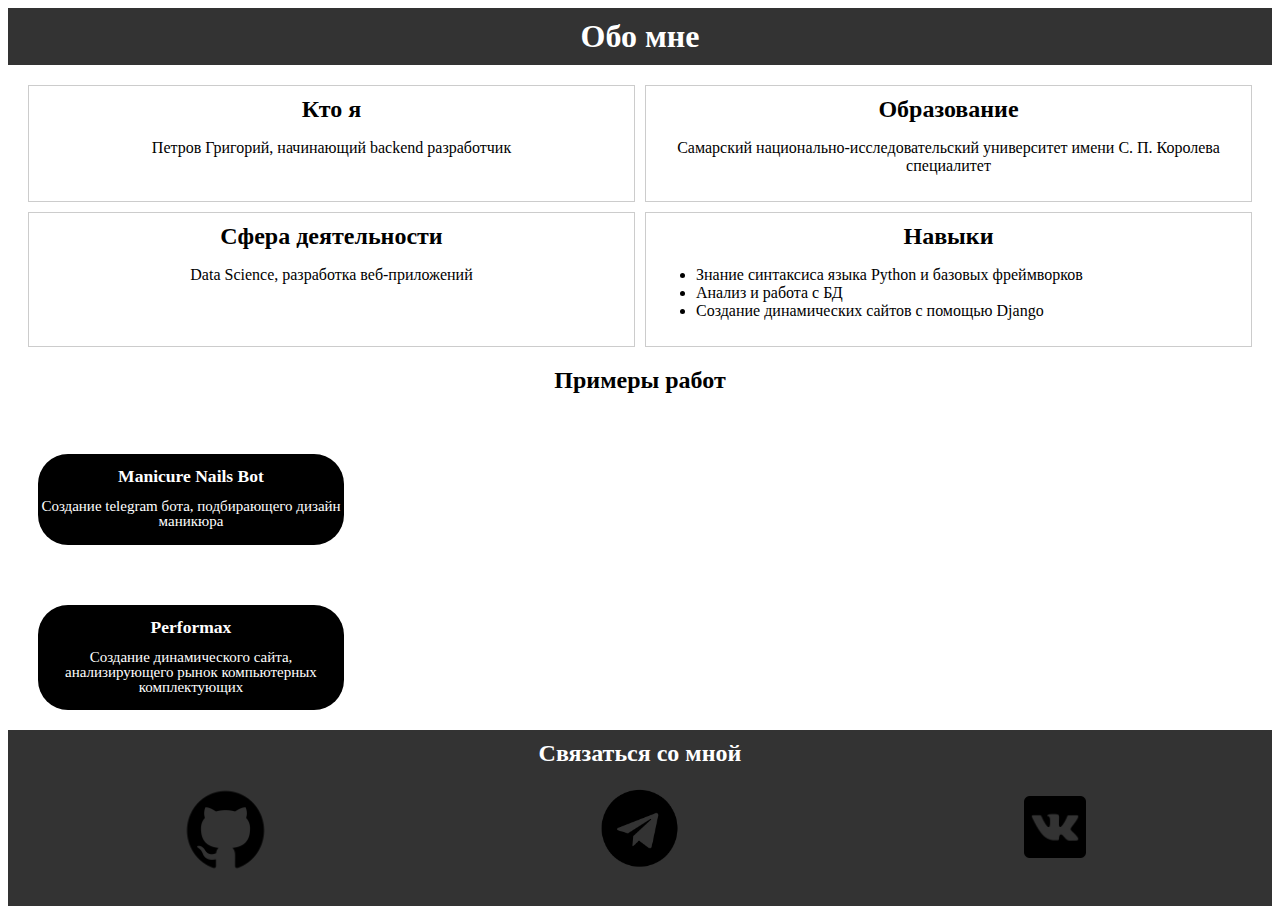
==== weblab/index.html @ da9a8ccc "first commit" ====
<!DOCTYPE html>
<html>
<head>
    <meta charset="UTF-8">
    <title>Обо мне</title>
    <link rel="stylesheet" href="index.css">
</head>
<body>
    <header>
        <h1>Обо мне</h1>
    </header>
    <section class="about-me">
        <div class="grid-container">
            <div class="grid-item">
                <h2>Кто я</h2>
                <p>Петров Григорий, начинающий backend разработчик</p>
            </div>
            <div class="grid-item">
                <h2>Образование</h2>
                <p>Самарский национально-исследовательский университет имени С. П. Королева специалитет</p>
            </div>
            <div class="grid-item">
                <h2>Сфера деятельности</h2>
                <p>Data Science, разработка веб-приложений</p>
            </div>
            <div class="grid-item">
                <h2>Навыки</h2>
                <ul>
                    <li>Знание синтаксиса языка Python и базовых фреймворков</li>
                    <li>Анализ и работа с БД</li>
                    <li>Создание динамических сайтов c помощью Django</li>
                </ul>
            </div>
        </div>
    </section>
    <section class="portfolio">
        <h2>Примеры работ</h2>
        <div class = "project">
            <div class="project-title">
               <a href = "https://t.me/Manicure_NailsBot"><h3>Manicure Nails Bot</h3></a>
                <p>Создание telegram бота, подбирающего дизайн маникюра</p>
            </div>
        </div>
            <div class="project-title">
                <a href = "https://github.com/derasoft004/alghoritm_compare_elements"><h3>Performax</h3></a>
                <p>Создание динамического сайта, анализирующего рынок компьютерных комплектующих</p>
            </div>
    </section>
    <footer>
        <h2>Связаться со мной</h2>
        <div class="contact-icons">
            <a class = "icon1" href="https://github.com/gregory-237" target="_blank"><img src="img/github.png" alt="GitHub" width = 30% heigth = 25%></a>
            <a class = "icon2" href="https://t.me/gregoryy29" target="_blank"><img src="img/telegram.png" alt="Telegram" width = 20% heigth = 15%></a>
            <a class = "icon3" href="https://vk.com/grrregory" target="_blank"><img src="img/vk.png" alt="ВКонтакте" width = 15% heigth = 10%></a>
        </div>
    </footer>
</body>
</html>
---- weblab/index.css ----
@font-face {
    font-family: 'CenturyGothic'; 
    src: local('CenturyGothic'),
  url("fonts/ofont.ru_Century Gothic.ttf") format('ttf');

} 

body {
    font-family: 'CenturyGothic';
}

.grid-container {
    display: grid;
    grid-template-columns: 1fr 1fr;
    grid-gap: 10px;
}

.grid-item {
    padding: 10px;
    border: 1px solid #ccc;
}

.grid-item p {
    text-align: center;
}

.about-me {
    margin: 20px;
}

.portfolio {
    margin: 20px;
}

header {
    background-color: #333;
    color: #fff;
    text-align: center;
    padding: 10px;
}

h1 {
    margin: 0;
}

h2 {
    margin: 0;
    text-align: center;
}

h3 {
    margin: 0;
}


.project-title {
    float: center; 
    line-height: 100%;
    font-size: 15px; background: black;
    color: white; 
    margin-top: 60px; width: 25%;
    margin-right: 10px;
    margin-left: 10px; 
    text-align: center;
    border-radius: 30px;
}

.project-title h3 {
    padding-top: 5%;
}

.project-title p {
    padding-bottom: 5%;
}

footer {
    background-color: #333;
    color: #fff;
    text-align: center;
    padding: 10px;
}

.contact-icons {
    display: grid;
    grid-template-columns: 1fr 1fr 1fr;
    justify-content: center;
}

.icon2{
    margin-top: 5%;
}

.icon3 {
    margin-top: 7%;
}

a {
    text-decoration: none;
    color: white;
}

a:hover {
    color: #333;
}
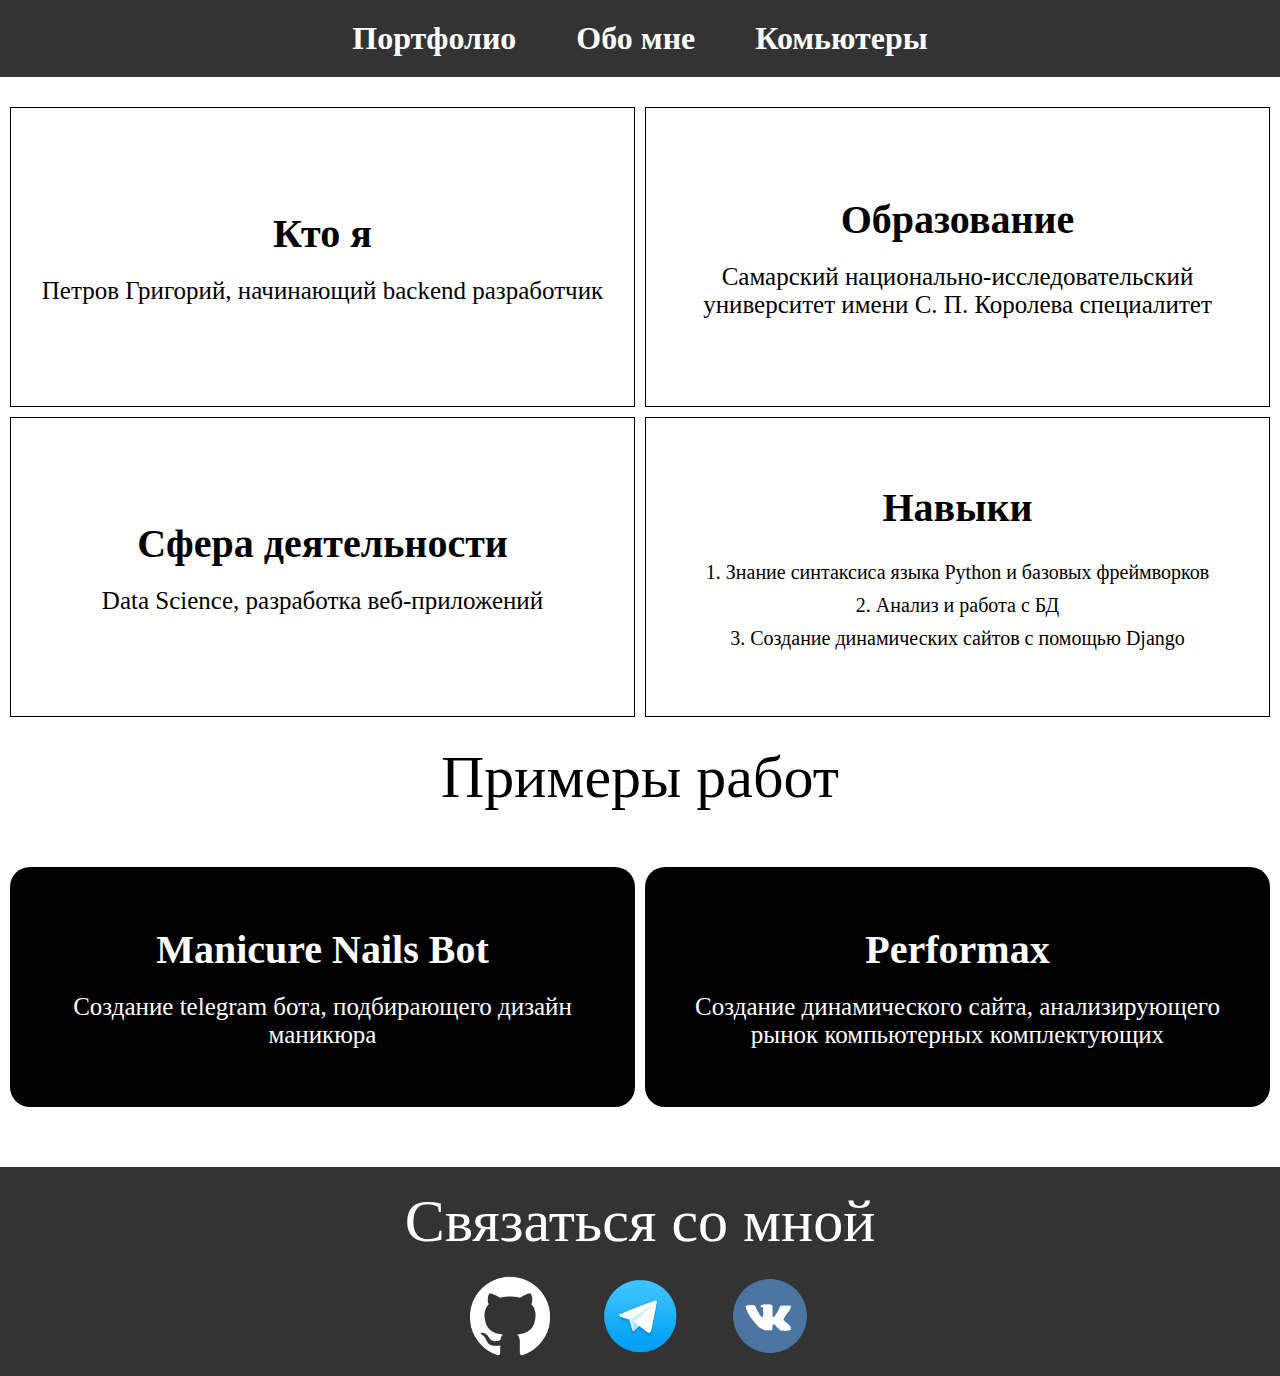
==== commit 5405ddfc: "Made full site" ====
--- a/weblab/index.html
+++ b/weblab/index.html
@@ -1,58 +1,92 @@
 <!DOCTYPE html>
 <html>
-<head>
-    <meta charset="UTF-8">
-    <title>Обо мне</title>
-    <link rel="stylesheet" href="index.css">
-</head>
-<body>
-    <header>
-        <h1>Обо мне</h1>
-    </header>
-    <section class="about-me">
-        <div class="grid-container">
-            <div class="grid-item">
-                <h2>Кто я</h2>
-                <p>Петров Григорий, начинающий backend разработчик</p>
-            </div>
-            <div class="grid-item">
-                <h2>Образование</h2>
-                <p>Самарский национально-исследовательский университет имени С. П. Королева специалитет</p>
-            </div>
-            <div class="grid-item">
-                <h2>Сфера деятельности</h2>
-                <p>Data Science, разработка веб-приложений</p>
-            </div>
-            <div class="grid-item">
-                <h2>Навыки</h2>
-                <ul>
-                    <li>Знание синтаксиса языка Python и базовых фреймворков</li>
-                    <li>Анализ и работа с БД</li>
-                    <li>Создание динамических сайтов c помощью Django</li>
-                </ul>
-            </div>
+    <head>
+        <meta charset="UTF-8" />
+        <title>Обо мне</title>
+        <link rel="stylesheet" href="index.css" />
+    </head>
+    <body>
+        <div class="wrapper">
+            <header class="header">
+                <div class="header_container">
+                    <a href="port.html" class="header_link">
+                        <h1>Портфолио</h1>
+                    </a>
+                    <a href="index.html" class="header_link">
+                        <h1>Обо мне</h1>
+                    </a>
+                    <a href="comp.html" class="header_link">
+                        <h1>Комьютеры</h1>
+                    </a>
+                </div>
+            </header>
+            <main class="main">
+               <section class="who">
+                    <div class="about_container">
+                        <div class="about_title">Кто я</div>
+                        <div class="about_text">Петров Григорий, начинающий backend разработчик</div>
+                    </div>
+                </section>
+                <section class="education">
+                    <div class="about_container">
+                        <div class="about_title">Образование</div>
+                        <div class="about_text">Самарский национально-исследовательский университет имени С. П. Королева специалитет</div>
+                    </div>
+                </section>
+                <section class="work">
+                    <div class="about_container">
+                        <div class="about_title">Сфера деятельности</div>
+                        <div class="about_text">Data Science, разработка веб-приложений</div>
+                    </div>
+                </section>
+                <section class="skill">
+                    <div class="about_container">
+                        <div class="about_title">Навыки</div>
+                        <ul class="skills_list">
+                            <li class="list_item">1. Знание синтаксиса языка Python и базовых фреймворков</li>
+                            <li class="list_item">2. Анализ и работа с БД</li>
+                            <li class="list_item">3. Создание динамических сайтов c помощью Django</li>
+                        </ul>
+                    </div>
+                </section>
+                <section class="example">
+                    <div class="example_container">
+                        <div class="example_title">Примеры работ</div>
+                    </div>
+                </section>
+                <section class="manicure">
+                    <div class="portfolio_container">
+                        <a href="https://t.me/Manicure_NailsBot" class="portfolio_link">
+                            <div class="portfolio_name">Manicure Nails Bot</div>
+                        </a>
+                        <div class="portfolio_text">Создание telegram бота, подбирающего дизайн маникюра</div>
+                    </div>
+                </section> 
+                <section class="perf">
+                    <div class="portfolio_container">
+                        <a href="https://github.com/derasoft004/alghoritm_compare_elements" class="portfolio_link">
+                            <div class="portfolio_name">Performax</div>
+                        </a>
+                        <div class="portfolio_text">
+                            Создание динамического сайта, анализирующего рынок компьютерных
+                            комплектующих
+                        </div>
+                    </div>
+                </section>
+            </main>
+            <footer class="footer">
+                <div class="footer_title">Связаться со мной</div>
+                <div class="footer_list">
+                    <a href="https://github.com/gregory-237" target="_blank" class="footer_img">
+                        <img src="/weblab/img/github.png" alt="GitHub"class="footer_pic"/>
+                    </a>
+                    <a href="https://t.me/gregoryy29" target="_blank" class="footer_img">
+                        <img src="/weblab/img/tg.png" alt="Telegram"class="footer_pic"/></a>
+                    <a href="https://vk.com/grrregory" target="_blank" class="footer_img">
+                        <img src="/weblab/img/vk.png" alt="ВКонтакте"class="footer_pic"/>
+                    </a>
+                </div>
+            </footer> 
         </div>
-    </section>
-    <section class="portfolio">
-        <h2>Примеры работ</h2>
-        <div class = "project">
-            <div class="project-title">
-               <a href = "https://t.me/Manicure_NailsBot"><h3>Manicure Nails Bot</h3></a>
-                <p>Создание telegram бота, подбирающего дизайн маникюра</p>
-            </div>
-        </div>
-            <div class="project-title">
-                <a href = "https://github.com/derasoft004/alghoritm_compare_elements"><h3>Performax</h3></a>
-                <p>Создание динамического сайта, анализирующего рынок компьютерных комплектующих</p>
-            </div>
-    </section>
-    <footer>
-        <h2>Связаться со мной</h2>
-        <div class="contact-icons">
-            <a class = "icon1" href="https://github.com/gregory-237" target="_blank"><img src="img/github.png" alt="GitHub" width = 30% heigth = 25%></a>
-            <a class = "icon2" href="https://t.me/gregoryy29" target="_blank"><img src="img/telegram.png" alt="Telegram" width = 20% heigth = 15%></a>
-            <a class = "icon3" href="https://vk.com/grrregory" target="_blank"><img src="img/vk.png" alt="ВКонтакте" width = 15% heigth = 10%></a>
-        </div>
-    </footer>
-</body>
+    </body>
 </html>
--- a/weblab/index.css
+++ b/weblab/index.css
@@ -5,105 +5,508 @@
 
 } 
 
-body {
+* {
+    box-sizing: border-box;
+}
+
+html, body {
+    margin: 0;
+    padding: 0;
+    width: 100%;
+    height: 100%;
     font-family: 'CenturyGothic';
 }
 
-.grid-container {
+ul, li {
+    list-style: none;
+    margin: 0;
+    padding: 0;
+}
+
+a {
+    text-decoration: none;
+}
+
+h1 {
+    margin: 0;
+}
+
+h2 {
+    margin: 0;
+    text-align: center;
+}
+
+h3 {
+    margin: 0;
+}
+
+.wrapper {
+    display: grid;
+    grid-template-areas: 
+    "header"
+    "main"
+    "footer";
+}
+
+.header {
+    width: 100%;
+    grid-area: header;
+    padding-top: 20px;
+    padding-bottom: 20px;
+    background-color: #333;
+}
+
+.header_port {
+    width: 100%;
+    grid-area: header;
+    padding-top: 20px;
+    padding-bottom: 20px;
+    background-color: #2a2544;
+}
+
+.header_comp {
+    width: 100%;
+    grid-area: header;
+    padding-top: 20px;
+    padding-bottom: 20px;
+    background-color: #1a2b2b;
+    border-bottom: 2px solid rgb(20, 20, 20);
+}
+
+.header_container {
+    color: #fff;
+    text-align: center;
+    display: flex;
+    justify-content: center;
+    gap: 60px;
+}
+
+.header_link {
+    color: white;
+}
+
+.main {
+    grid-area: main;
+    display: grid;
+    padding: 30px 10px;
+    grid-template-columns: 1fr 1fr;
+    grid-template-rows: 300px 300px 100px 300px;
+    gap: 10px;
+}
+
+.about_container {
+    height: 100%;
+    display: flex;
+    flex-direction: column;
+    justify-content: center;
+    text-align: center;
+    gap: 20px;
+    border: 1px solid black;
+    padding: 40px 20px;
+}
+
+.about_title {
+    font-size: 40px;
+    font-weight: 600;
+}
+
+.about_text {
+    font-size: 25px;
+    font-weight: 100;
+}
+
+.who {
+    grid-column: 1/2;
+    grid-row: 1/2;
+}
+
+.education {
+    grid-column: 2/3;
+    grid-row: 1/2;
+}
+
+.work {
+    grid-column: 1/2;
+    grid-row: 2/3;
+}
+
+.skill {
+    grid-column: 2/3;
+    grid-row: 2/3;
+}
+
+.list_item {
+    margin-top: 10px;
+    font-size: 20px;
+}
+
+.example {
+    grid-column: 1/3;
+    grid-row: 3/4;
+}
+
+.manicure {
+    grid-column: 1/2;
+    grid-row: 4/5;
+    padding-top: 30px;
+    padding-bottom: 30px;
+}
+
+.perf {
+    grid-column: 2/3;
+    grid-row: 4/5;
+    padding-top: 30px;
+    padding-bottom: 30px;
+}
+
+.example_container {
+    height: 100%;
+    display: flex;
+    justify-content: center;
+    align-items: center;
+}
+
+.example_title {
+    font-size: 60px;
+}
+
+.portfolio_container {
+    display: flex;
+    flex-direction: column;
+    justify-content: center;
+    align-items: center;
+    text-align: center;
+    background-color: black;
+    border-radius: 20px;
+    color: white;
+    gap: 20px;
+    height: 100%;
+    padding: 0px 20px;
+}
+
+.portfolio_link {
+    color: white;
+}
+
+.portfolio_name {
+    font-size: 40px;
+    font-weight: 600;
+}
+
+.portfolio_text {
+    font-size: 25px;
+}
+
+.footer {
+    grid-area: footer;
+    background-color: #333;
+    color: #fff;
+    text-align: center;
+    padding: 20px;
+}
+
+.footer_port {
+    grid-area: footer;
+    background-color: #2a2544;
+    color: #fff;
+    text-align: center;
+    padding: 20px;
+}
+
+.footer_comp {
+    grid-area: footer;
+    background-color: #1a2b2b;
+    color: #fff;
+    text-align: center;
+    padding: 20px;
+    border-top: 2px solid rgb(20, 20, 20);
+}
+
+.footer_title {
+    font-size: 60px;
+}
+
+.footer_list {
+    display: flex;
+    justify-content: center;
+    align-items: center;
+    gap: 50px;
+    margin-top: 20px;
+}
+
+.footer_img {
+    width: 80px;
+    height: 80px;
+    overflow: hidden;
+    flex-shrink: 0;
+}
+
+.footer_pic {
+    width: 100%;
+    height: 100%;
+    object-fit: cover;
+}
+
+.main_port {
+    grid-area: main;
+    width: 100%;
     display: grid;
     grid-template-columns: 1fr 1fr;
-    grid-gap: 10px;
-}
-
-.grid-item {
-    padding: 10px;
-    border: 1px solid #ccc;
-}
-
-.grid-item p {
-    text-align: center;
-}
-
-.about-me {
-    margin: 20px;
-}
-
-.portfolio {
-    margin: 20px;
-}
-
-header {
-    background-color: #333;
-    color: #fff;
-    text-align: center;
-    padding: 10px;
-}
-
-h1 {
-    margin: 0;
-}
-
-h2 {
-    margin: 0;
-    text-align: center;
-}
-
-h3 {
-    margin: 0;
-}
-
-
-.project-title {
-    float: center; 
-    line-height: 100%;
-    font-size: 15px; background: black;
-    color: white; 
-    margin-top: 60px; width: 25%;
-    margin-right: 10px;
-    margin-left: 10px; 
-    text-align: center;
-    border-radius: 30px;
-}
-
-.project-title h3 {
-    padding-top: 5%;
-}
-
-.project-title p {
-    padding-bottom: 5%;
-}
-
-footer {
-    background-color: #333;
-    color: #fff;
-    text-align: center;
-    padding: 10px;
-}
-
-.contact-icons {
+    grid-template-rows: 500px 400px 500px;
+    gap: 10px;
+    font-family: 'Exo 2', sans-serif;
+    padding: 50px 20px;
+    background-color: rgb(96, 91, 119);
+}
+
+.container {
+    display: flex;
+    flex-direction: column;
+    justify-content: center;
+    background-color: #2a2544;
+    border-radius: 40px;
+    padding: 20px 30px;
+    color: rgb(238, 238, 238);
+}
+
+.pic-1 {
+    grid-column: 1/3;
+    grid-row: 1/2;
+}
+
+.pic-2 {
+    grid-column: 1/2;
+    grid-row: 3/4;
+}
+
+.pic-3 {
+    grid-column: 2/3;
+    grid-row: 3/4;
+}
+
+.skills {
+    grid-column: 1/2;
+    grid-row: 2/3;
+}
+
+.xp {
+    grid-column: 2/3;
+    grid-row: 2/3;
+}
+
+.pic_container {
+    display: flex;
+    height: 100%;
+    background: none;
+    padding: 0px;
+}
+
+.pic_img {
+    display: flex;
+    justify-content: center;
+    border-radius: 40px;
+    width: 100%;
+    height: 100%;
+    overflow: hidden;
+    flex-shrink: 0;
+    border: 3px solid #333;
+}
+
+.img_pic {
+    width: 100%;
+    height: 100%;
+    object-fit: cover;
+}
+
+.att_container {
+    height: 100%;
+    padding: 50px;
+}
+
+.exp_container {
+    height: 100%;
+    padding: 50px;
+}
+
+.att_title {
+    font-size: 40px;
+    font-weight: 600;
+}
+
+.att_text {
+    font-size: 27px;
+    font-weight: 100;
+    margin-top: 20px;
+}
+
+.main_product {
+    grid-area: main;
+    padding: 90px 20px;
+    background-color:#122627;
+    font-family: 'Oswald', sans-serif;
     display: grid;
     grid-template-columns: 1fr 1fr 1fr;
-    justify-content: center;
-}
-
-.icon2{
-    margin-top: 5%;
-}
-
-.icon3 {
-    margin-top: 7%;
-}
-
-a {
-    text-decoration: none;
+    grid-template-rows: 400px 400px 400px;
+    gap: 15px;
+}
+
+.prod_item {
+    display: flex;
+    justify-content: space-between;
+    align-items: center;
+    text-align: center;
+    padding: 20px;
+    background-color: #1a2b2b;
+    border-radius: 20px;
+    border: 2px solid rgb(20, 20, 20);
+}
+
+.prod_item-1 {
+    grid-column: 1/3;
+    grid-row: 1/2;
+    padding: 40px;
+}
+
+.prod_item-2 {
+    grid-column: 3/4;
+    grid-row: 1/3;
+    flex-direction: column;
+    justify-content: space-around;
+}
+
+.prod_item-3 {
+    grid-column: 1/2;
+    grid-row: 2/3;
+    flex-direction: column;
+    justify-content: space-around;
+}
+
+.prod_item-4 {
+    grid-column: 2/3;
+    grid-row: 2/3;
+    flex-direction: column;
+    justify-content: space-around;
+}
+
+.prod_item-5 {
+    grid-column: 1/2;
+    grid-row: 3/4;
+    flex-direction: column;
+    justify-content: space-around;
+}
+
+.prod_item-6 {
+    grid-column: 2/4;
+    grid-row: 3/4;
+    align-items: center;
+    padding: 40px;
+}
+
+.prod_img-1 {
+    display: flex;
+    width: 30%;
+    border-radius: 10px;
+    overflow: hidden;
+    flex-shrink: 0;
+}
+
+.prod_img-2 {
+    display: flex;
+    width: 40%;
+    border-radius: 10px;
+    overflow: hidden;
+    flex-shrink: 0;
+}
+
+.prod_img-3 {
+    display: flex;
+    width: 40%;
+    border-radius: 10px;
+    overflow: hidden;
+    flex-shrink: 0;
+}
+
+.prod_img-4 {
+    display: flex;
+    width: 40%;
+    border-radius: 10px;
+    overflow: hidden;
+    flex-shrink: 0;
+}
+
+.prod_img-5 {
+    display: flex;
+    width: 40%;
+    border-radius: 10px;
+    overflow: hidden;
+    flex-shrink: 0;
+}
+
+.prod_img-6 {
+    display: flex;
+    width: 50%;
+    border-radius: 10px;
+    overflow: hidden;
+    flex-shrink: 0;
+    margin-right: 10px;
+}
+
+.prod-pic {
+    width: 100%;
+    height: 100%;
+    object-fit: contain;
+}
+
+.prod_info {
+    display: flex;
+    flex-direction: column;
+    justify-content: center;
+    align-items: center;
+    text-align: center;
+    gap: 20px;
     color: white;
 }
 
-a:hover {
-    color: #333;
-}
-
-
-
-
-
+.prod_name {
+    font-size: 30px;
+    font-weight: 600;
+    letter-spacing: 3px;
+}
+
+.prod_name-3 {
+    font-size: 20px;
+}
+
+.prod_name-4 {
+    font-size: 26px;
+}
+
+.prod_name-5 {
+    font-size: 17px;
+    margin-top: 10px;
+}
+
+.prod_name-6 {
+    font-size: 25px;
+}
+
+.prod_text {
+    font-size: 15px;
+    color: rgb(223, 223, 223);
+}
+
+.prod_text-3 {
+    font-size: 11px;
+}
+
+.prod_text-4 {
+    font-size: 12px;
+}
+
+.prod_text-5 {
+    font-size: 10px;
+}
+
+.prod_text-6 {
+    font-size: 10px;
+}